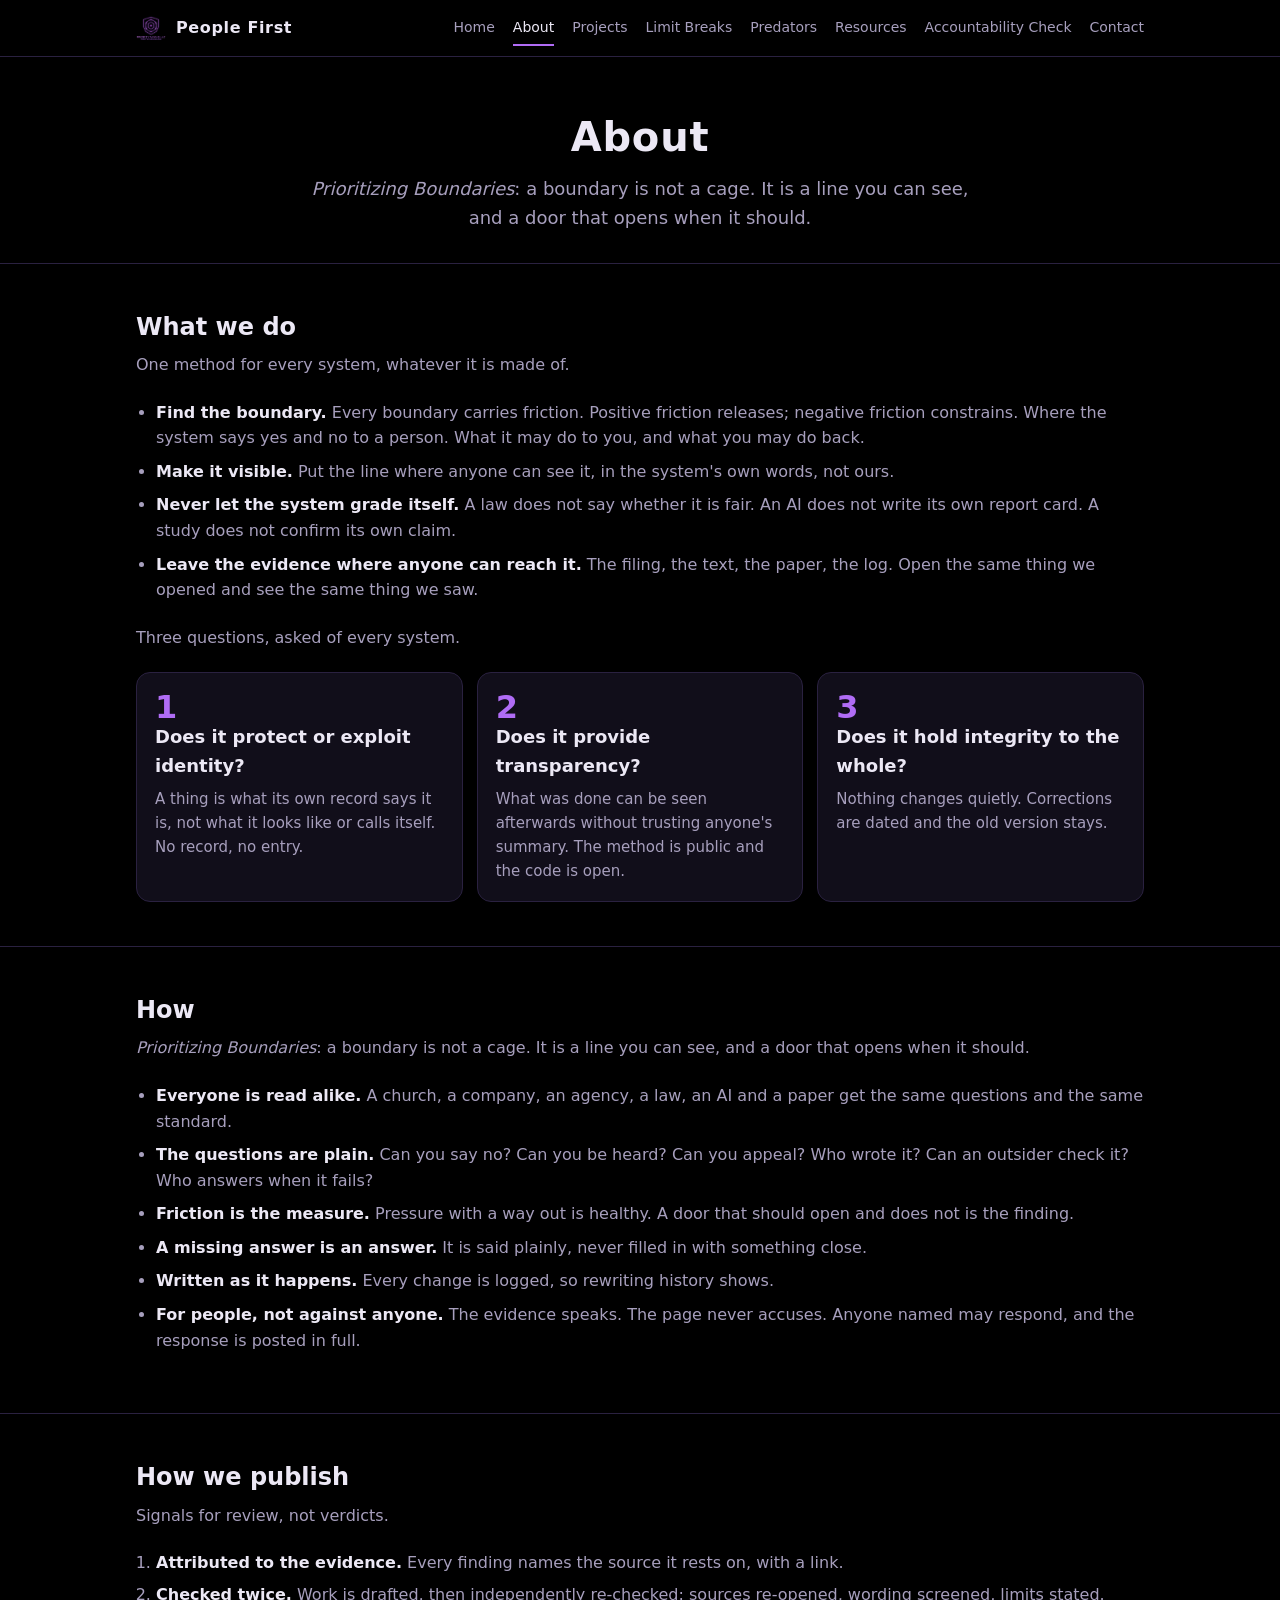
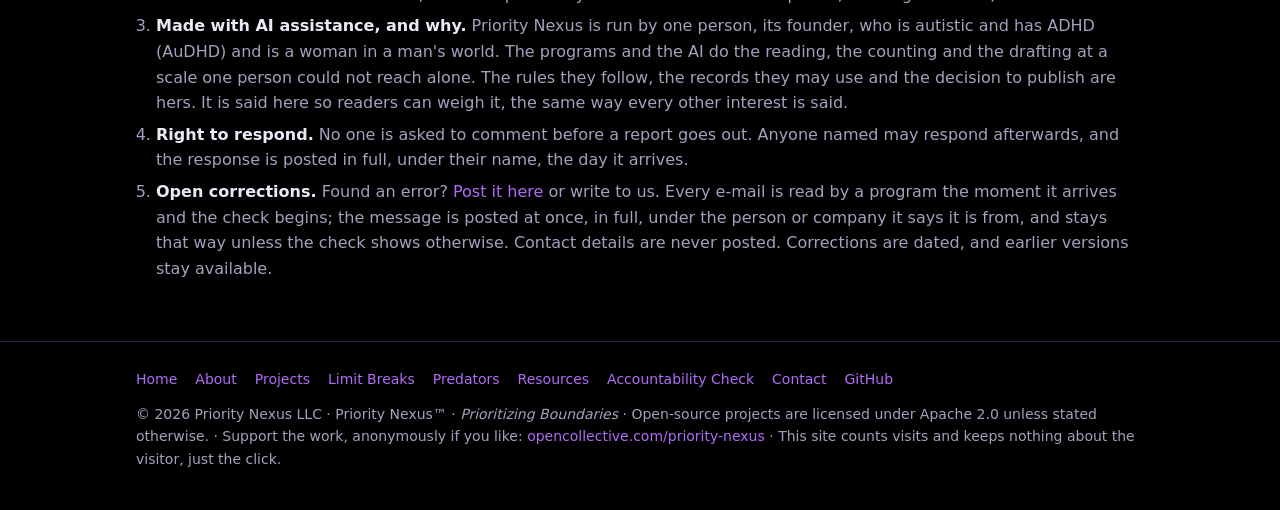
==== about/index.html @ e9431e93 "Home: positive and negative friction drawn behind the band under Today's reports Co-Authored-By: Cla" ====
<!doctype html>
<html lang="en">
<head>
<meta charset="utf-8">
<meta name="viewport" content="width=device-width, initial-scale=1">
<title>About - People First</title>
<meta name="description" content="What Priority Nexus does, how, and how it publishes.">
<meta property="og:title" content="People First">
<meta property="og:description" content="Holding Systems Accountable. For the People. Identity · Transparency · Integrity.">
<meta property="og:image" content="https://prioritynexusllc.org/pn-logo.png">
<link rel="icon" href="/pn-logo.png">
<link rel="stylesheet" href="/site.css?v=69472d06">
</head>
<body>
<nav><div class="wrap">
  <a class="brand" href="/"><img src="/pn-logo.png" alt=""><span>People First</span></a>
  <div class="links"><a href="/">Home</a><a class="here" href="/about/">About</a><a href="/projects/">Projects</a><a href="/when-a-limit-breaks/">Limit&nbsp;Breaks</a><a href="/predators/">Predators</a><a href="/resources/">Resources</a><a href="/accountability-check/">Accountability&nbsp;Check</a><a href="/contact/">Contact</a></div>
</div></nav>
<div class="pagehead"><div class="wrap"><h1>About</h1><p><i>Prioritizing Boundaries</i>: a boundary is not a cage. It is a line you can see, and a door that opens when it should.</p></div></div>
<section id="what"><div class="wrap">
  <h2>What we do</h2>
  <p class="sub">One method for every system, whatever it is made of.</p>
  <ul class="plain">
    <li><b>Find the boundary.</b> Every boundary carries friction. Positive friction releases; negative friction constrains. Where the system says yes and no to a person. What it may do to you, and what you may do back.</li>
    <li><b>Make it visible.</b> Put the line where anyone can see it, in the system's own words, not ours.</li>
    <li><b>Never let the system grade itself.</b> A law does not say whether it is fair. An AI does not write its own report card. A study does not confirm its own claim.</li>
    <li><b>Leave the evidence where anyone can reach it.</b> The filing, the text, the paper, the log. Open the same thing we opened and see the same thing we saw.</li>
  </ul>
  <p class="sub" style="margin-top:22px">Three questions, asked of every system.</p>
  <div class="grid">
    <div class="card"><div class="num">1</div><h3>Does it protect or exploit identity?</h3><p>A thing is what its own record says it is, not what it looks like or calls itself. No record, no entry.</p></div>
    <div class="card"><div class="num">2</div><h3>Does it provide transparency?</h3><p>What was done can be seen afterwards without trusting anyone's summary. The method is public and the code is open.</p></div>
    <div class="card"><div class="num">3</div><h3>Does it hold integrity to the whole?</h3><p>Nothing changes quietly. Corrections are dated and the old version stays.</p></div>
  </div>
</div></section>
<section id="how"><div class="wrap">
  <h2>How</h2>
  <p class="sub"><i>Prioritizing Boundaries</i>: a boundary is not a cage. It is a line you can see, and a door that opens when it should.</p>
  <ul class="plain">
    <li><b>Everyone is read alike.</b> A church, a company, an agency, a law, an AI and a paper get the same questions and the same standard.</li>
    <li><b>The questions are plain.</b> Can you say no? Can you be heard? Can you appeal? Who wrote it? Can an outsider check it? Who answers when it fails?</li>
    <li><b>Friction is the measure.</b> Pressure with a way out is healthy. A door that should open and does not is the finding.</li>
    <li><b>A missing answer is an answer.</b> It is said plainly, never filled in with something close.</li>
    <li><b>Written as it happens.</b> Every change is logged, so rewriting history shows.</li>
    <li><b>For people, not against anyone.</b> The evidence speaks. The page never accuses. Anyone named may respond, and the response is posted in full.</li>
  </ul>
</div></section>
<section id="publish"><div class="wrap">
  <h2>How we publish</h2>
  <p class="sub">Signals for review, not verdicts.</p>
  <ol class="steps">
    <li><b>Attributed to the evidence.</b> Every finding names the source it rests on, with a link.</li>
    <li><b>Checked twice.</b> Work is drafted, then independently re-checked: sources re-opened, wording screened, limits stated.</li>
    <li><b>Made with AI assistance, and why.</b> Priority Nexus is run by one person, its founder, who is autistic and has ADHD (AuDHD) and is a woman in a man's world. The programs and the AI do the reading, the counting and the drafting at a scale one person could not reach alone. The rules they follow, the records they may use and the decision to publish are hers. It is said here so readers can weigh it, the same way every other interest is said.</li>
    <li><b>Right to respond.</b> No one is asked to comment before a report goes out. Anyone named may respond afterwards, and the response is posted in full, under their name, the day it arrives.</li>
    <li><b>Open corrections.</b> Found an error? <a href="https://github.com/PriorityNexusLLC/PNMaster-Graph/discussions/1">Post it here</a> or write to us. Every e-mail is read by a program the moment it arrives and the check begins; the message is posted at once, in full, under the person or company it says it is from, and stays that way unless the check shows otherwise. Contact details are never posted. Corrections are dated, and earlier versions stay available.</li>
  </ol>
</div></section>
<footer><div class="wrap">
  <div class="foot-links"><a href="/">Home</a><a href="/about/">About</a><a href="/projects/">Projects</a><a href="/when-a-limit-breaks/">Limit Breaks</a><a href="/predators/">Predators</a><a href="/resources/">Resources</a><a href="/accountability-check/">Accountability Check</a><a href="/contact/">Contact</a><a href="https://github.com/PriorityNexusLLC">GitHub</a></div>
  © 2026 Priority Nexus LLC · Priority Nexus™ · <i>Prioritizing Boundaries</i><span class="visits"></span> · Open-source projects are licensed under Apache 2.0 unless stated otherwise. · Support the work, anonymously if you like: <a href="https://opencollective.com/priority-nexus">opencollective.com/priority-nexus</a> · This site counts visits and keeps nothing about the visitor, just the click.
</div></footer>
<script data-goatcounter="https://prioritynexusllc.goatcounter.com/count" async src="https://gc.zgo.at/count.js"></script><script>fetch("https://prioritynexusllc.goatcounter.com/counter/TOTAL.json").then(function(r){return r.ok?r.json():null}).then(function(j){if(!j)return;document.querySelectorAll(".visits").forEach(function(e){e.textContent=" · "+j.count+" visits"})}).catch(function(){})</script>
</body>
</html>
---- site.css ----
/* Priority Nexus LLC: shared styles for the main pages. Black ground, violet light. */
:root {
  --bg: #000000; --panel: #110e1a; --line: #2a2140; --ink: #ece8f5; --muted: #a79fbd;
  --violet: #b06cf5; --violet-2: #8b3fe0; --glow: rgba(176, 108, 245, .35);
  color-scheme: dark;
}
* { box-sizing: border-box; }
html { scroll-behavior: smooth; }
body { margin: 0; background: var(--bg); color: var(--ink); font: 16px/1.6 system-ui, -apple-system, "Segoe UI", Roboto, sans-serif; }
a { color: var(--violet); text-decoration: none; } a:hover { text-decoration: underline; }
:focus-visible { outline: 3px solid var(--violet); outline-offset: 2px; border-radius: 4px; }
.wrap { max-width: 1040px; margin: 0 auto; padding: 0 16px; }

nav { position: sticky; top: 0; z-index: 5; background: rgba(0, 0, 0, .85); backdrop-filter: blur(8px); border-bottom: 1px solid var(--line); }
nav .wrap { display: flex; align-items: center; gap: 18px; height: 56px; overflow-x: auto; }
nav .brand { display: flex; align-items: center; gap: 10px; font-weight: 700; letter-spacing: .04em; white-space: nowrap; color: var(--ink); }
nav .brand:hover { text-decoration: none; }
nav .brand img { width: 30px; height: 30px; border-radius: 6px; }
nav .links { margin-left: auto; display: flex; gap: 18px; font-size: 14px; white-space: nowrap; }
nav .links a { color: var(--muted); padding: 6px 0; border-bottom: 2px solid transparent; }
nav .links a:hover { color: var(--ink); text-decoration: none; }
nav .links a.here { color: var(--ink); border-bottom-color: var(--violet); }
@media (max-width: 640px) { nav .brand span { display: none; } nav .links { gap: 14px; } }

/* the doorway */
.hero { position: relative; overflow: hidden; text-align: center; border-bottom: 1px solid var(--line);
  background: radial-gradient(120% 70% at 50% 108%, rgba(139, 63, 224, .55) 0%, rgba(139, 63, 224, .16) 38%, rgba(0, 0, 0, 0) 68%), #000; }
.hero canvas { position: absolute; inset: 0; width: 100%; height: 100%; }
.hero .horizon { position: absolute; left: -10%; right: -10%; bottom: -1px; height: 90px; background: #000;
  clip-path: polygon(0 100%, 0 62%, 9% 48%, 17% 58%, 26% 34%, 34% 52%, 43% 40%, 50% 18%, 57% 42%, 66% 30%, 74% 52%, 83% 38%, 91% 56%, 100% 44%, 100% 100%); }
.hero .wrap { position: relative; padding-top: 22px; padding-bottom: 84px; }
.hero img { width: min(170px, 42vw); margin: -12px 0 -10px; mix-blend-mode: screen; }
.hero h1 { font-size: clamp(30px, 5.4vw, 50px); line-height: 1.12; margin: 14px 0 12px; letter-spacing: .01em; text-wrap: balance; }
.hero .lead { color: #cfc6e6; font-size: clamp(16px, 2.3vw, 19px); max-width: 700px; margin: 0 auto; }
.cores-line { margin-top: 20px; color: var(--violet); letter-spacing: .18em; font-weight: 600; font-size: 14px; text-transform: uppercase; }
.hero .go { margin-top: 26px; display: flex; flex-wrap: wrap; gap: 12px; justify-content: center; }

.doors { display: grid; grid-template-columns: repeat(4, minmax(0, 1fr)); border-bottom: 1px solid var(--line); }
.doors a { display: flex; flex-direction: column; align-items: center; gap: 8px; text-align: center; padding: 30px 16px 28px; color: var(--ink);
  border-left: 1px solid var(--line); }
.doors a:first-child { border-left: 0; }
.doors a:hover { text-decoration: none; background: var(--panel); box-shadow: inset 0 -2px 0 var(--violet); }
.doors svg { width: 44px; height: 44px; stroke: var(--violet); fill: none; stroke-width: 1.6; stroke-linecap: round; stroke-linejoin: round; }
.doors b { font-size: 15px; letter-spacing: .1em; text-transform: uppercase; }
.doors span { color: var(--muted); font-size: 14.5px; max-width: 24ch; }
@media (max-width: 820px) { .doors { grid-template-columns: repeat(2, minmax(0, 1fr)); } .doors a { padding: 14px 10px 13px; gap: 5px; } .doors a:nth-child(3) { border-left: 0; } .doors a:nth-child(n+3) { border-top: 1px solid var(--line); } .doors svg { width: 28px; height: 28px; } .doors b { font-size: 12.5px; letter-spacing: .06em; } .doors span { display: none; } }


/* inner pages */
.pagehead { text-align: center; padding: 48px 0 30px; }
.pagehead h1 { font-size: clamp(28px, 5vw, 40px); margin: 0 0 6px; letter-spacing: .02em; }
.pagehead p { color: var(--muted); max-width: 680px; margin: 0 auto; font-size: clamp(16px, 2.2vw, 18px); }
section { padding: 44px 0; border-top: 1px solid var(--line); }
h2 { font-size: 24px; margin: 0 0 6px; } .sub { color: var(--muted); margin: 0 0 22px; }
.grid { display: grid; grid-template-columns: repeat(auto-fit, minmax(250px, 1fr)); gap: 14px; }
.card { background: var(--panel); border: 1px solid var(--line); border-radius: 14px; padding: 18px; }
.card:hover { border-color: var(--violet-2); box-shadow: 0 0 0 1px var(--violet-2), 0 0 24px var(--glow); }
.card h3 { margin: 0 0 6px; font-size: 18px; } .card p { margin: 0; color: var(--muted); font-size: 15px; }
.card .tag { display: inline-block; margin-bottom: 8px; font-size: 12px; letter-spacing: .08em; text-transform: uppercase; color: var(--violet); }
.card a.more { display: inline-block; margin-top: 10px; font-size: 14px; font-weight: 600; }
.card p + p { margin-top: 8px; }
.num { font-size: 32px; font-weight: 700; color: var(--violet); line-height: 1; }
ul.plain { padding-left: 20px; color: var(--muted); } ul.plain li { margin: 8px 0; } ul.plain b { color: var(--ink); }
ol.steps { padding-left: 20px; color: var(--muted); } ol.steps li { margin: 6px 0; } ol.steps b { color: var(--ink); }
.contact { display: flex; flex-wrap: wrap; gap: 14px; }
.btn { display: inline-block; padding: 10px 16px; border-radius: 10px; border: 1px solid var(--violet-2); color: var(--ink); background: rgba(139, 63, 224, .18); font-weight: 600; }
.btn:hover { text-decoration: none; box-shadow: 0 0 18px var(--glow); }
.btn.solid { background: var(--violet-2); }
footer { border-top: 1px solid var(--line); padding: 26px 0 40px; color: var(--muted); font-size: 14px; }
footer .foot-links { display: flex; flex-wrap: wrap; gap: 6px 18px; margin-bottom: 12px; }

/* front page: the small line under the buttons, and the Balance band */
.hero .wip { margin: 20px 0 0; color: var(--muted); font-size: 14px; font-style: italic; font-weight: 300; letter-spacing: .06em; opacity: .78; }
.feature { border-bottom: 1px solid var(--line); background: linear-gradient(90deg, rgba(139, 63, 224, .16), rgba(0, 0, 0, 0) 72%); }
.feature .wrap { display: flex; flex-wrap: wrap; align-items: center; gap: 18px 32px; padding-top: 34px; padding-bottom: 34px; }
.feature .txt { flex: 1 1 440px; min-width: 0; }
.feature .tag { display: inline-block; margin-bottom: 6px; font-size: 12px; letter-spacing: .1em; text-transform: uppercase; color: var(--violet); }
.feature h2 { font-size: clamp(20px, 3vw, 26px); margin: 0 0 8px; text-wrap: balance; }
.feature p { margin: 0; color: var(--muted); max-width: 62ch; }
.feature .go { display: flex; flex-wrap: wrap; gap: 12px; }

.concepts { border-bottom: 1px solid var(--line); }
.concepts .wrap { padding-top: 34px; padding-bottom: 38px; }
.concepts .tag { display: inline-block; font-size: 12px; letter-spacing: .1em; text-transform: uppercase; color: var(--violet); }
.concepts .sub { margin: 4px 0 18px; color: var(--muted); font-size: 15px; }
.concept { display: flex; flex-wrap: wrap; align-items: center; gap: 14px 22px; padding: 20px 22px; background: var(--panel); border: 1px solid var(--line); border-radius: 14px; color: var(--ink); }
.concept:hover { text-decoration: none; border-color: var(--violet); }
.concept svg { flex: none; width: 44px; height: 44px; stroke: var(--violet); fill: none; stroke-width: 1.6; stroke-linecap: round; stroke-linejoin: round; }
.concept .txt { flex: 1 1 320px; min-width: 0; display: flex; flex-direction: column; gap: 4px; }
.concept b { font-size: 18px; }
.concept .txt span { color: var(--muted); max-width: 70ch; }
.concept .open { color: var(--violet); white-space: nowrap; }
.concept + .concept { margin-top: 12px; }
.feature.flip { background: linear-gradient(270deg, rgba(139, 63, 224, .16), rgba(0, 0, 0, 0) 72%); }
.feature p + p { margin-top: 10px; }
.feature.flip p { max-width: 88ch; }
.helplines { display: grid; gap: 10px; }
details.help { border: 1px solid var(--line); border-radius: 12px; background: var(--panel); }
details.help > summary { cursor: pointer; padding: 14px 16px; font-weight: 650; }
details.help .line { display: flex; flex-direction: column; gap: 4px; padding: 12px 16px; border-top: 1px solid var(--line); }
details.help .line .nm { font-weight: 650; } details.help .line .who { color: var(--muted); } details.help .line .how a { white-space: nowrap; }
.reps { display: grid; grid-template-columns: repeat(2, minmax(0, 1fr)); gap: 14px; margin: 14px 0; }
@media (max-width: 640px) { .reps { grid-template-columns: 1fr; } }
.reps label { display: flex; flex-direction: column; gap: 6px; font-size: 14px; color: var(--muted); }
.reps select { font: inherit; font-size: 16px; padding: 10px 12px; border-radius: 10px; border: 1px solid var(--line); background: var(--panel); color: var(--ink); min-width: 0; }
.reps select:disabled { opacity: .55; }
.repcard { border: 1px solid var(--line); border-radius: 12px; background: var(--panel); padding: 16px; margin-bottom: 14px; }
.repcard h3 { margin: 0 0 2px; } .repcard .o { color: var(--muted); margin: 0 0 10px; }
.repcard .r { display: grid; grid-template-columns: 5.5rem minmax(0, 1fr); gap: 10px; padding: 8px 0; border-top: 1px solid var(--line); }
.repcard .k { color: var(--muted); font-size: 14px; } .repcard .src { color: var(--muted); font-size: 13.5px; margin: 10px 0 0; }
.feature.wide p { max-width: 88ch; }
.today { border-bottom: 1px solid var(--line); background: rgba(139, 63, 224, .07); font-size: 15px; }
.today .wrap { padding-top: 12px; padding-bottom: 12px; line-height: 1.9; }
.today b { color: var(--violet); letter-spacing: .04em; margin-right: 6px; }
.today a { color: var(--fg); text-decoration: none; border-bottom: 1px solid var(--line); }
.today a:hover { border-bottom-color: var(--violet); }
.today a.all { color: var(--muted); }
.hero .banner { margin: 12px 0 0; color: var(--violet); letter-spacing: .14em; text-transform: uppercase; font-size: 13px; font-weight: 600; }
.hero .second { margin: 0 0 16px; color: var(--violet); letter-spacing: .14em; text-transform: uppercase; font-size: 13px; font-weight: 600; }
.hero .proof { color: #cfc6e6; font-size: clamp(16px, 2.3vw, 19px); max-width: 640px; margin: 0 auto; }
.hero .lead.small { font-size: 15px; margin-top: 22px; opacity: .85; }
.hero .more { margin: 14px 0 0; font-size: 14px; }
.hero .more a { color: var(--muted); border-bottom: 1px solid var(--line); }
@media (max-width: 520px) { .hero .go { display: grid; grid-template-columns: 1fr 1fr; gap: 10px; margin-top: 18px; } .hero .go .btn { text-align: center; padding: 12px 8px; } .hero h1 { margin: 10px 0 8px; } }
.after { position: relative; overflow: hidden; text-align: center; border-bottom: 1px solid var(--line); }
.after .wrap { position: relative; z-index: 1; padding-top: 22px; padding-bottom: 34px; }
.after .lead { color: #cfc6e6; font-size: 15px; max-width: 700px; margin: 0 auto; opacity: .85; }
.after .cores-line { margin-top: 14px; }
.after .more { margin: 12px 0 0; font-size: 14px; }
.after .more a { color: var(--muted); border-bottom: 1px solid var(--line); }
.after .wip { margin: 12px 0 0; color: var(--muted); font-size: 14px; font-style: italic; font-weight: 300; letter-spacing: .06em; opacity: .78; }
.after .fric { position: absolute; inset: 0; width: 100%; height: 100%; opacity: .34; }
.after .fric .flow path { stroke-dasharray: 16 10; animation: fric-flow 2.6s linear infinite; }
.after .fric .stuck path { stroke-dasharray: 16 10; animation: fric-stuck 1.4s ease-in-out infinite alternate; }
@keyframes fric-flow { to { stroke-dashoffset: -26; } }
@keyframes fric-stuck { from { stroke-dashoffset: 0; } to { stroke-dashoffset: -5; } }
@media (prefers-reduced-motion: reduce) { .after .fric path { animation: none !important; } }
.after .fl { position: absolute; bottom: 8px; z-index: 1; font-size: 11px; letter-spacing: .12em; text-transform: uppercase; font-weight: 600; opacity: .8; }
.after .fl.a { left: 16px; color: var(--violet); }
.after .fl.b { right: 16px; color: #e2735e; }
@media (max-width: 520px) { .after .fl { font-size: 9.5px; letter-spacing: .08em; } }
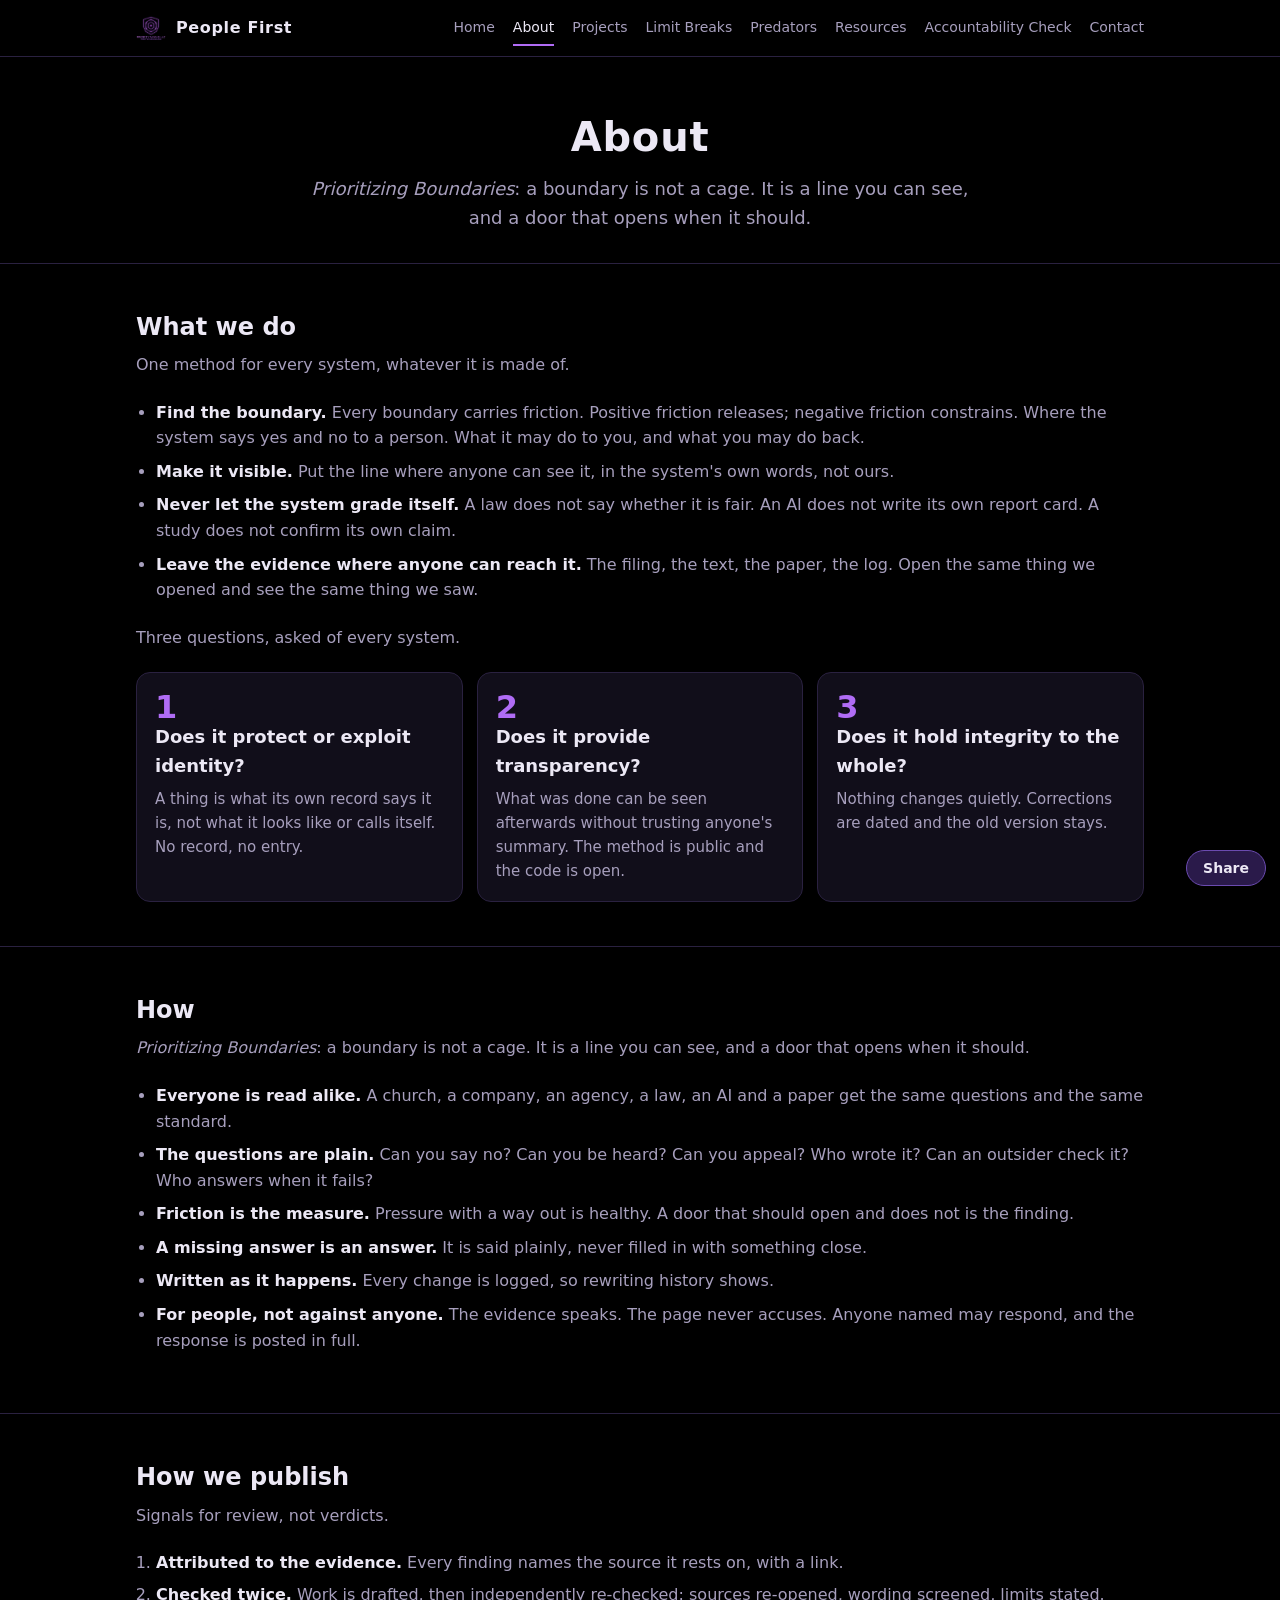
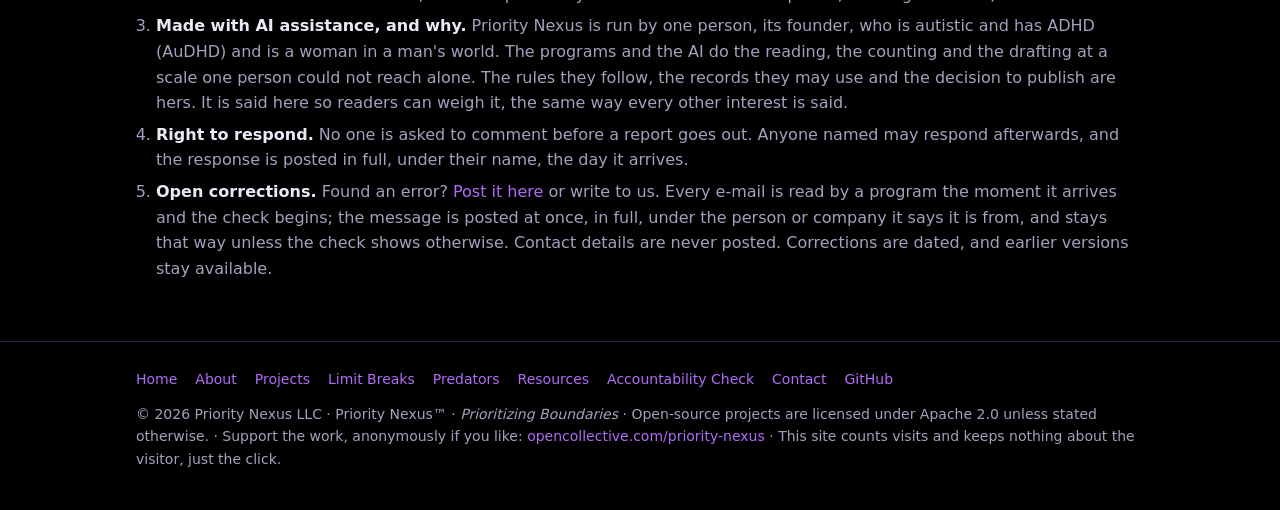
==== commit 7b0d7180: "Share button on every page: copies the page link Co-Authored-By: Claude Fable 5.2 <noreply@anthropic" ====
--- a/about/index.html
+++ b/about/index.html
@@ -9,12 +9,13 @@
 <meta property="og:description" content="Holding Systems Accountable. For the People. Identity · Transparency · Integrity.">
 <meta property="og:image" content="https://prioritynexusllc.org/pn-logo.png">
 <link rel="icon" href="/pn-logo.png">
-<link rel="stylesheet" href="/site.css?v=69472d06">
+<link rel="stylesheet" href="/site.css?v=0600c7cc">
 </head>
 <body>
 <nav><div class="wrap">
   <a class="brand" href="/"><img src="/pn-logo.png" alt=""><span>People First</span></a>
-  <div class="links"><a href="/">Home</a><a class="here" href="/about/">About</a><a href="/projects/">Projects</a><a href="/when-a-limit-breaks/">Limit&nbsp;Breaks</a><a href="/predators/">Predators</a><a href="/resources/">Resources</a><a href="/accountability-check/">Accountability&nbsp;Check</a><a href="/contact/">Contact</a></div>
+  <button class="navbtn" type="button" aria-expanded="false" aria-controls="navlinks" onclick="var n=this.closest(`nav`);this.setAttribute(`aria-expanded`,n.classList.toggle(`open`))">Menu</button>
+  <div class="links" id="navlinks"><a href="/">Home</a><a class="here" href="/about/">About</a><a href="/projects/">Projects</a><a href="/when-a-limit-breaks/">Limit&nbsp;Breaks</a><a href="/predators/">Predators</a><a href="/resources/">Resources</a><a href="/accountability-check/">Accountability&nbsp;Check</a><a href="/contact/">Contact</a></div>
 </div></nav>
 <div class="pagehead"><div class="wrap"><h1>About</h1><p><i>Prioritizing Boundaries</i>: a boundary is not a cage. It is a line you can see, and a door that opens when it should.</p></div></div>
 <section id="what"><div class="wrap">
@@ -60,6 +61,6 @@
   <div class="foot-links"><a href="/">Home</a><a href="/about/">About</a><a href="/projects/">Projects</a><a href="/when-a-limit-breaks/">Limit Breaks</a><a href="/predators/">Predators</a><a href="/resources/">Resources</a><a href="/accountability-check/">Accountability Check</a><a href="/contact/">Contact</a><a href="https://github.com/PriorityNexusLLC">GitHub</a></div>
   © 2026 Priority Nexus LLC · Priority Nexus™ · <i>Prioritizing Boundaries</i><span class="visits"></span> · Open-source projects are licensed under Apache 2.0 unless stated otherwise. · Support the work, anonymously if you like: <a href="https://opencollective.com/priority-nexus">opencollective.com/priority-nexus</a> · This site counts visits and keeps nothing about the visitor, just the click.
 </div></footer>
-<script data-goatcounter="https://prioritynexusllc.goatcounter.com/count" async src="https://gc.zgo.at/count.js"></script><script>fetch("https://prioritynexusllc.goatcounter.com/counter/TOTAL.json").then(function(r){return r.ok?r.json():null}).then(function(j){if(!j)return;document.querySelectorAll(".visits").forEach(function(e){e.textContent=" · "+j.count+" visits"})}).catch(function(){})</script>
+<script data-goatcounter="https://prioritynexusllc.goatcounter.com/count" async src="https://gc.zgo.at/count.js"></script><script>fetch("https://prioritynexusllc.goatcounter.com/counter/TOTAL.json").then(function(r){return r.ok?r.json():null}).then(function(j){if(!j)return;document.querySelectorAll(".visits").forEach(function(e){e.textContent=" · "+j.count+" visits"})}).catch(function(){})</script><script>(function(){if(document.getElementById("pnshare"))return;var b=document.createElement("button");b.id="pnshare";b.type="button";b.textContent="Share";b.title="Copy the link to this page";b.style.cssText="position:fixed;right:14px;bottom:14px;z-index:9999;font:600 14px system-ui,-apple-system,Segoe UI,Roboto,sans-serif;color:#ece8f5;background:#2a1a4a;border:1px solid #6b4bb0;border-radius:999px;padding:9px 16px;cursor:pointer;box-shadow:0 2px 10px rgba(0,0,0,.45)";function done(t){b.textContent=t;setTimeout(function(){b.textContent="Share"},2000)}function old(){var t=document.createElement("textarea");t.value=location.href;t.style.cssText="position:fixed;left:-999px";document.body.appendChild(t);t.select();var ok=false;try{ok=document.execCommand("copy")}catch(e){}t.remove();done(ok?"Link copied":"Copy failed")}b.onclick=function(){if(navigator.clipboard&&navigator.clipboard.writeText){navigator.clipboard.writeText(location.href).then(function(){done("Link copied")},old)}else old()};document.body.appendChild(b)})()</script>
 </body>
 </html>
--- a/site.css
+++ b/site.css
@@ -132,10 +132,14 @@
 .after .fric { position: absolute; inset: 0; width: 100%; height: 100%; opacity: .34; }
 .after .fric .flow path { stroke-dasharray: 16 10; animation: fric-flow 2.6s linear infinite; }
 .after .fric .stuck path { stroke-dasharray: 16 10; animation: fric-stuck 1.4s ease-in-out infinite alternate; }
-@keyframes fric-flow { to { stroke-dashoffset: -26; } }
+@keyframes fric-flow { to { stroke-dashoffset: 26; } }
 @keyframes fric-stuck { from { stroke-dashoffset: 0; } to { stroke-dashoffset: -5; } }
 @media (prefers-reduced-motion: reduce) { .after .fric path { animation: none !important; } }
 .after .fl { position: absolute; bottom: 8px; z-index: 1; font-size: 11px; letter-spacing: .12em; text-transform: uppercase; font-weight: 600; opacity: .8; }
-.after .fl.a { left: 16px; color: var(--violet); }
-.after .fl.b { right: 16px; color: #e2735e; }
-@media (max-width: 520px) { .after .fl { font-size: 9.5px; letter-spacing: .08em; } }
+.after .fl.a { left: calc(25% + 12px); color: var(--violet); }
+.after .fl.b { right: calc(25% + 12px); color: #e2735e; }
+@media (max-width: 520px) { .after { display: flex; flex-direction: column; } .after .wrap { order: 1; padding-bottom: 14px; } .after .fric { order: 2; position: static; height: 84px; opacity: .6; } .after .fl { order: 3; position: static; display: block; font-size: 11px; letter-spacing: .08em; padding: 6px 16px 0; } .after .fl.a { text-align: left; } .after .fl.b { text-align: right; padding-bottom: 12px; } }
+.navbtn { display: none; margin-left: auto; font: inherit; font-size: 14px; font-weight: 600; color: var(--ink); background: rgba(139, 63, 224, .18); border: 1px solid var(--line); border-radius: 8px; padding: 6px 14px; cursor: pointer; }
+@media (max-width: 760px) { nav .wrap { overflow: visible; } nav .brand span { display: inline; } nav .navbtn { display: block; }
+  nav .links { display: none; position: absolute; left: 0; right: 0; top: 100%; margin: 0; flex-direction: column; gap: 0; padding: 4px 16px 12px; background: #000; border-bottom: 1px solid var(--line); white-space: normal; }
+  nav.open .links { display: flex; } nav .links a { padding: 13px 0; font-size: 16px; border-bottom: 1px solid var(--line); } nav .links a.here { border-bottom-color: var(--line); color: var(--violet); } }
